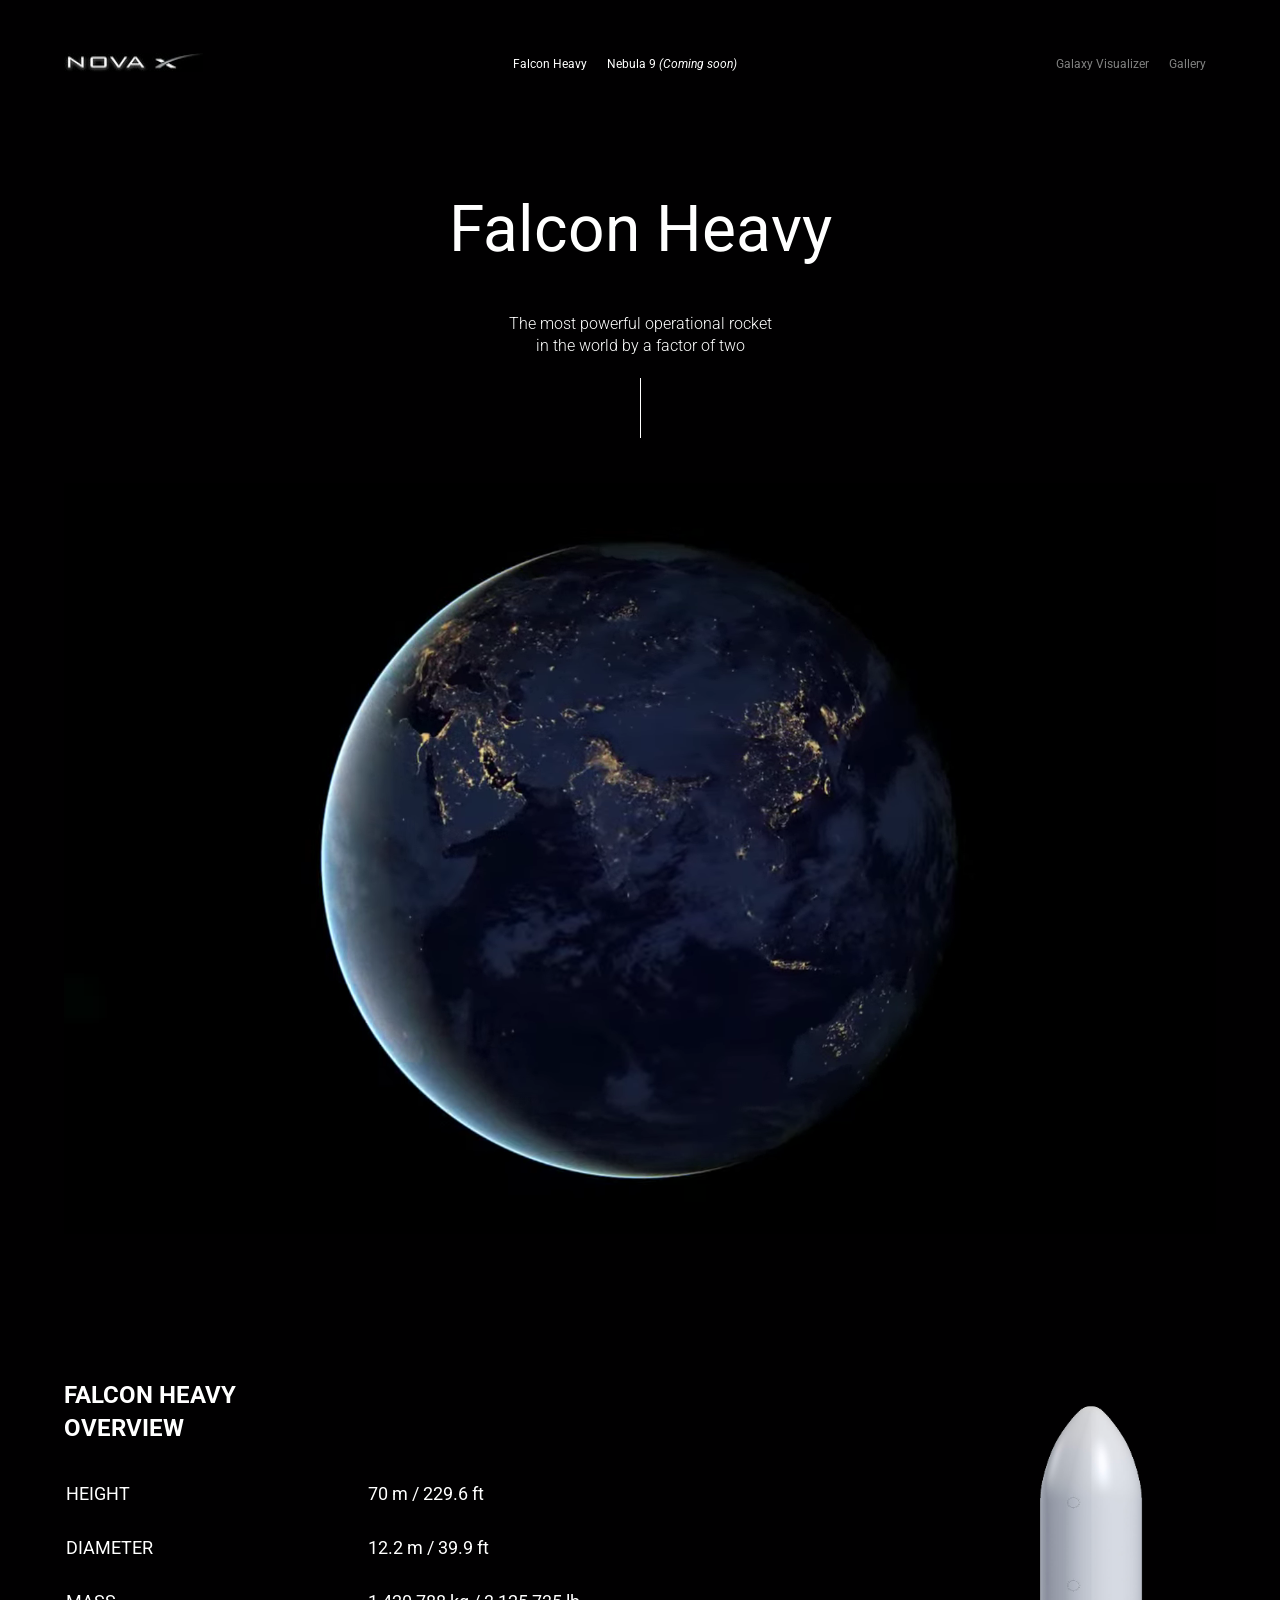
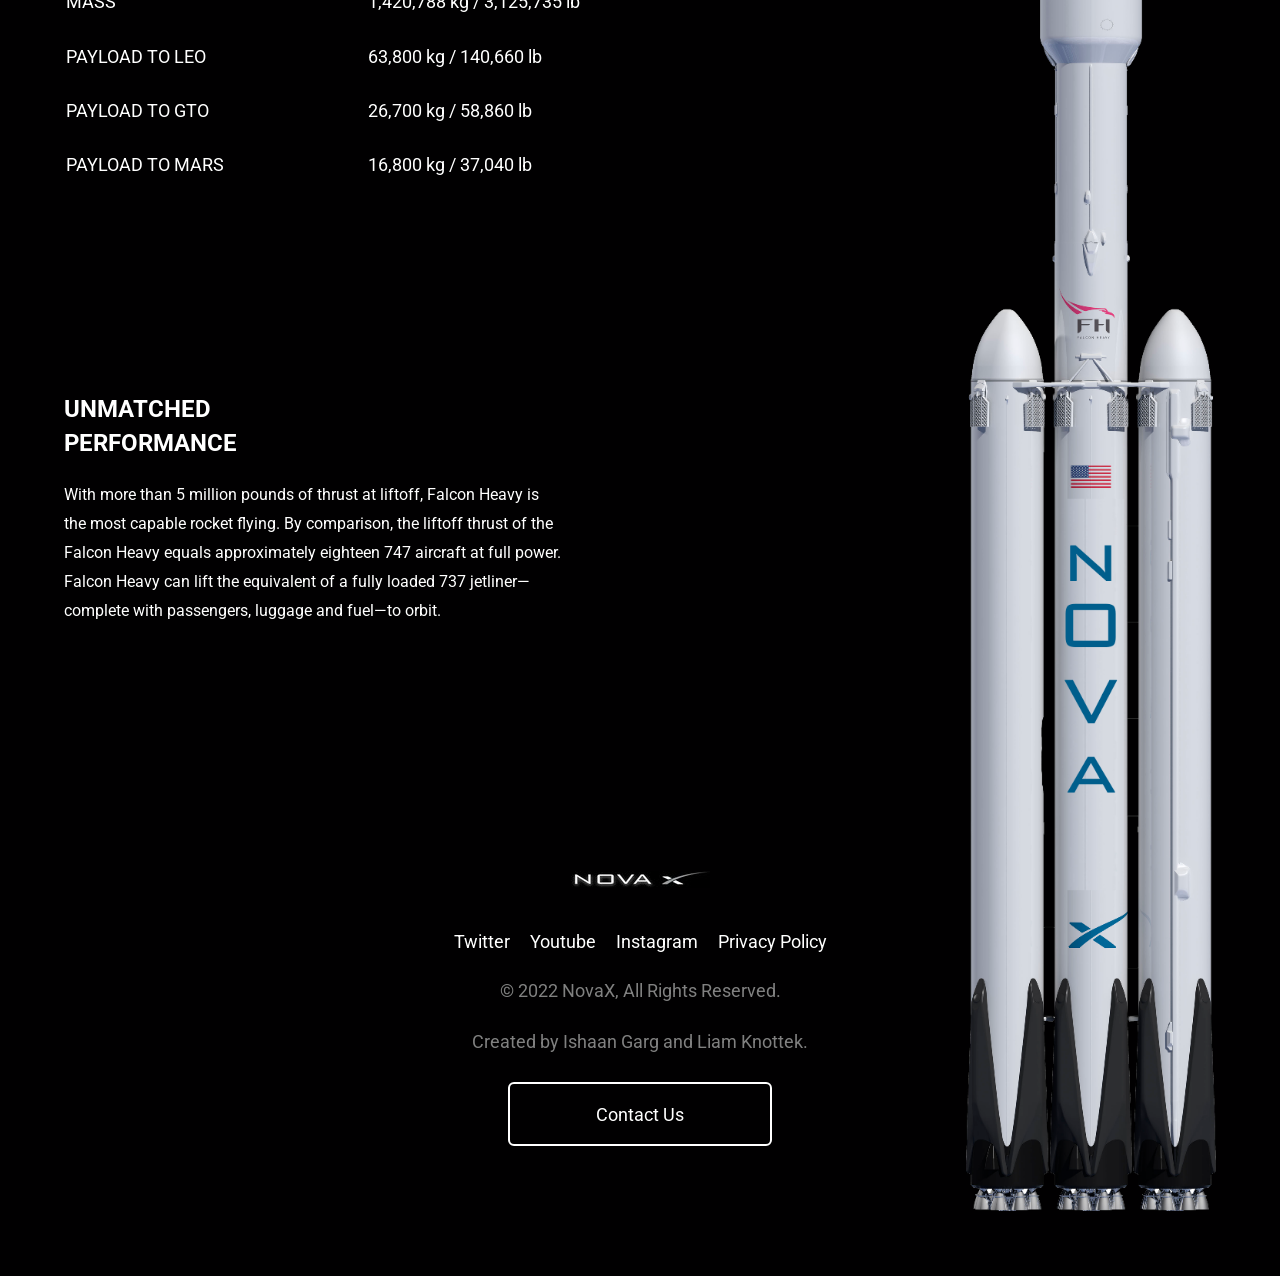
==== index.html @ fcfc20e9 "First commit" ====
<!DOCTYPE html>
<html lang="en">
  <head>
    <meta charset="UTF-8" />
    <meta name="viewport" content="width=device-width, initial-scale=1.0" />
    <link rel="stylesheet" href="css/style.css" />
    <link rel="stylesheet" href="css/vidbg.css" />
    <link rel="stylesheet" href="css/aos.css" />
    <link rel="icon" href="favicon.ico" type="image/x-icon" />
    <title>NovaX</title>
  </head>
  <body>
    <header class="header">
      <img src="/img/logo.jpeg" alt="Logo" class="logo" data-aos="fade-down" />
      <nav class="main-nav" data-aos="fade-down">
        <ul class="list">
          <li class="item"><a href="#" class="item-link">Falcon Heavy</a></li>
          <li class="item">
            <a href="#" class="item-link">Nebula 9 <i>(Coming soon)</i></a>
          </li>
        </ul>
      </nav>
      <nav class="second-nav" data-aos="fade-down">
        <ul class="list">
          <li class="item"><a target="_blank" href="/galaxy/index.html" class="item-link">Galaxy Visualizer</a></li>
          <li class="item"><a target="_blank" href="/gallery/index.html" class="item-link">Gallery</a></li>
        </ul>
      </nav>
    </header>

    <section class="main">
      <h1 class="title" data-aos="fade-up" data-aos-delay="600">
        Falcon Heavy
      </h1>
      <p class="description" data-aos="fade-up" data-aos-delay="1000">
        The most powerful operational rocket in the world by a factor of two
      </p>
    </section>
    <div class="video" data-aos="fade-up" data-aos-delay="1200"></div>

    <div class="features">
      <div class="overview">
        <h2 class="features-title" data-aos="fade-right">
          Falcon Heavy<br />Overview
        </h2>
      </div>
      <table class="table">
        <tr>
          <td class="table-column">HEIGHT</td>
          <td class="table-column">70 m / 229.6 ft</td>
        </tr>
        <tr>
          <td class="table-column">DIAMETER</td>
          <td class="table-column">12.2 m / 39.9 ft</td>
        </tr>
        <tr>
          <td class="table-column">MASS</td>
          <td class="table-column">1,420,788 kg / 3,125,735 lb</td>
        </tr>
        <tr>
          <td class="table-column">PAYLOAD TO LEO</td>
          <td class="table-column">63,800 kg / 140,660 lb</td>
        </tr>
        <tr>
          <td class="table-column">PAYLOAD TO GTO</td>
          <td class="table-column">26,700 kg / 58,860 lb</td>
        </tr>
        <tr>
          <td class="table-column">PAYLOAD TO MARS</td>
          <td class="table-column">16,800 kg / 37,040 lb</td>
        </tr>
      </table>

      <img
        src="/img/rocket.png"
        alt="rocket"
        class="rocket"
        data-rellax-speed="12"
      />
      <h2 class="features-title" data-aos="fade-up-right">
        UNMATCHED<br />PERFORMANCE
      </h2>
      <p class="features-text" data-aos="fade-up-right">
        With more than 5 million pounds of thrust at liftoff, Falcon Heavy is
        the most capable rocket flying. By comparison, the liftoff thrust of the
        Falcon Heavy equals approximately eighteen 747 aircraft at full power.
        Falcon Heavy can lift the equivalent of a fully loaded 737
        jetliner—complete with passengers, luggage and fuel—to orbit.
      </p>
    </div>

    <footer class="footer" data-aos="fade-up" data-aos-delay="500">
      <img src="/img/logo.jpeg" alt="Logo" class="logo" />
      <nav class="footer-nav">
        <ul class="list">
          <li class="item"><a href="#" class="item-link">Twitter</a></li>
          <li class="item"><a href="#" class="item-link">Youtube</a></li>
          <li class="item"><a href="#" class="item-link">Instagram</a></li>
          <li class="item"><a href="#" class="item-link">Privacy Policy</a></li>
        </ul>
      </nav>
      <p class="footer-text">© 2022 NovaX, All Rights Reserved.</p>
      <p class="footer-text">Created by Ishaan Garg and Liam Knottek.</p>
      <a href="mailto:ishaan@ishaantek.com" class="footer-button">Contact Us</a>
    </footer>

    <script src="js/vidbg.js"></script>
    <script src="js/rellax.min.js"></script>
    <script src="js/aos.js"></script>
    <script src="js/main.js"></script>
  </body>
</html>
---- css/style.css ----
@import url('https://fonts.googleapis.com/css2?family=Roboto:wght@400;700&display=swap');

body {
    background: #010001;
    margin: 0;
    padding-top: 53px;
    color: #fff;
    font-family: 'Roboto', sans-serif;
}

.header {
    max-width: 1230px;
    width: 90%;
    margin: 0 auto;
    display: flex;
    justify-content: space-between;
}

.list {
    margin: 0;
    padding: 0;
    display: flex;
    list-style: none;
}

.item-link {
    color: #FFFFFF;
    text-decoration: none;
    margin-left: 10px;
    margin-right: 10px;
    font-size: 12px;
    line-height: 14px;
}

.second-nav .item-link {
    color: #808080;
}

.main {
    padding-top: 120px;
    padding-bottom: 30px;
    text-align: center;
}

.main .title {
    font-family: Roboto;
    font-style: normal;
    font-weight: normal;
    font-size: 64px;
    line-height: 75px;
    margin-bottom: 30px;
    margin-top: 0;
}

.main .description {
    display: inline-block;
    font-family: Roboto;
    font-style: normal;
    font-weight: 300;
    font-size: 16px;
    line-height: 140%;
    max-width: 268px;
}

.main .description::after {
    /* position: absolute; */
    display: block;
    content: '';
    width: 1px;
    height: 60px;
    background-color: #fff;
    margin: auto;
    margin-top: 20px;
}

.video {
    width: 90%;
    margin: auto;
    max-width: 1230px;
    height: 750px;
}

.features {
    max-width: 1230px;
    width: 90%;
    margin: auto;
    padding: 100px 0;
    position: relative;
}

.features-title {
    font-weight: bold;
    font-size: 24px;
    line-height: 140%;
    text-transform: uppercase;
    margin-top: 45px;
}

.table {
    margin-bottom: 200px;
}

.table-column {
    width: 300px;
    padding: 10px 0;
    font-style: normal;
    font-weight: normal;
    font-size: 18px;
    line-height: 179.69%;
}

.features-text {
    max-width: 499px;
    font-style: normal;
    font-weight: normal;
    font-size: 16px;
    line-height: 29px;
}

.rocket {
    position: absolute;
    top: 100px;
    right: 0;
    z-index: 999;
    max-width: 250px;
    height: auto;
}

.footer {
    padding: 130px 0;
    display: flex;
    flex-direction: column;
    align-items: center;
}

.footer-nav .item-link {
    font-size: 18px;
    line-height: 21px;
}

.footer .logo {
    margin-bottom: 43px;
}

.footer .footer-nav {
    margin-bottom: 28px;
}

.footer .footer-text,
.footer .footer-link {
    font-size: 18px;
    line-height: 21px;
    color: #808080;
}

.footer .footer-text {
    margin-top: 0;
    margin-bottom: 30px;
}

.footer-link {
    text-decoration: none;
}


.footer .footer-button {
    min-height: 60px;
    min-width: 260px;
    border: 2px solid #FFFFFF;
    border-radius: 6px;
    font-size: 18px;
    line-height: 21px;
    color: #FFFFFF;
    text-decoration: none;
    display: flex;
    justify-content: center;
    align-items: center;
    transition: 0.2s;
}

.footer .footer-button:hover,
.footer .footer-button:active {
    color: #000;
    background-color: #fff;
}

@media(max-width: 960px) {
    .rocket {
        max-width: 200px;
    }

    .table-column {
        width: 200px;
    }
}

@media(max-width: 768px) {
    .header {
        flex-direction: column;
        align-items: center;
    }

    .header .logo {
        margin-bottom: 20px;
    }

    .header .main-nav {
        margin-bottom: 20px;
    }

    .rocket {
        max-width: 160px;
    }

    .video {
        width: 100%;
    }
}

@media(max-width: 576px) {
    .main {
        padding-top: 50px;
    }

    .rocket {
        position: static;
        margin-bottom: 30px;
    }

    .table {
        margin-bottom: 0;
    }

    .table-column {
        font-size: 14px;
        width: 150px;
    }

    .footer .footer-nav .list {
        flex-wrap: wrap;
        align-items: center;
        justify-content: center;
    }

    .footer .footer-nav .item {
        margin-bottom: 10px;
    }

    .footer {
        text-align: center;
    }

    .features {
        padding-bottom: 0;
    }

}
---- css/vidbg.css ----
.vidbg-container{position:absolute;z-index:-1;top:0;right:0;bottom:0;left:0;overflow:hidden;background-size:cover;background-repeat:no-repeat;background-position:center center}.vidbg-container video{position:absolute;margin:0;top:50%;left:50%;transform:translate(-50%, -50%);transition:0.25s opacity ease-in-out;max-width:none;opacity:0}.vidbg-overlay{position:absolute;top:0;right:0;bottom:0;left:0}
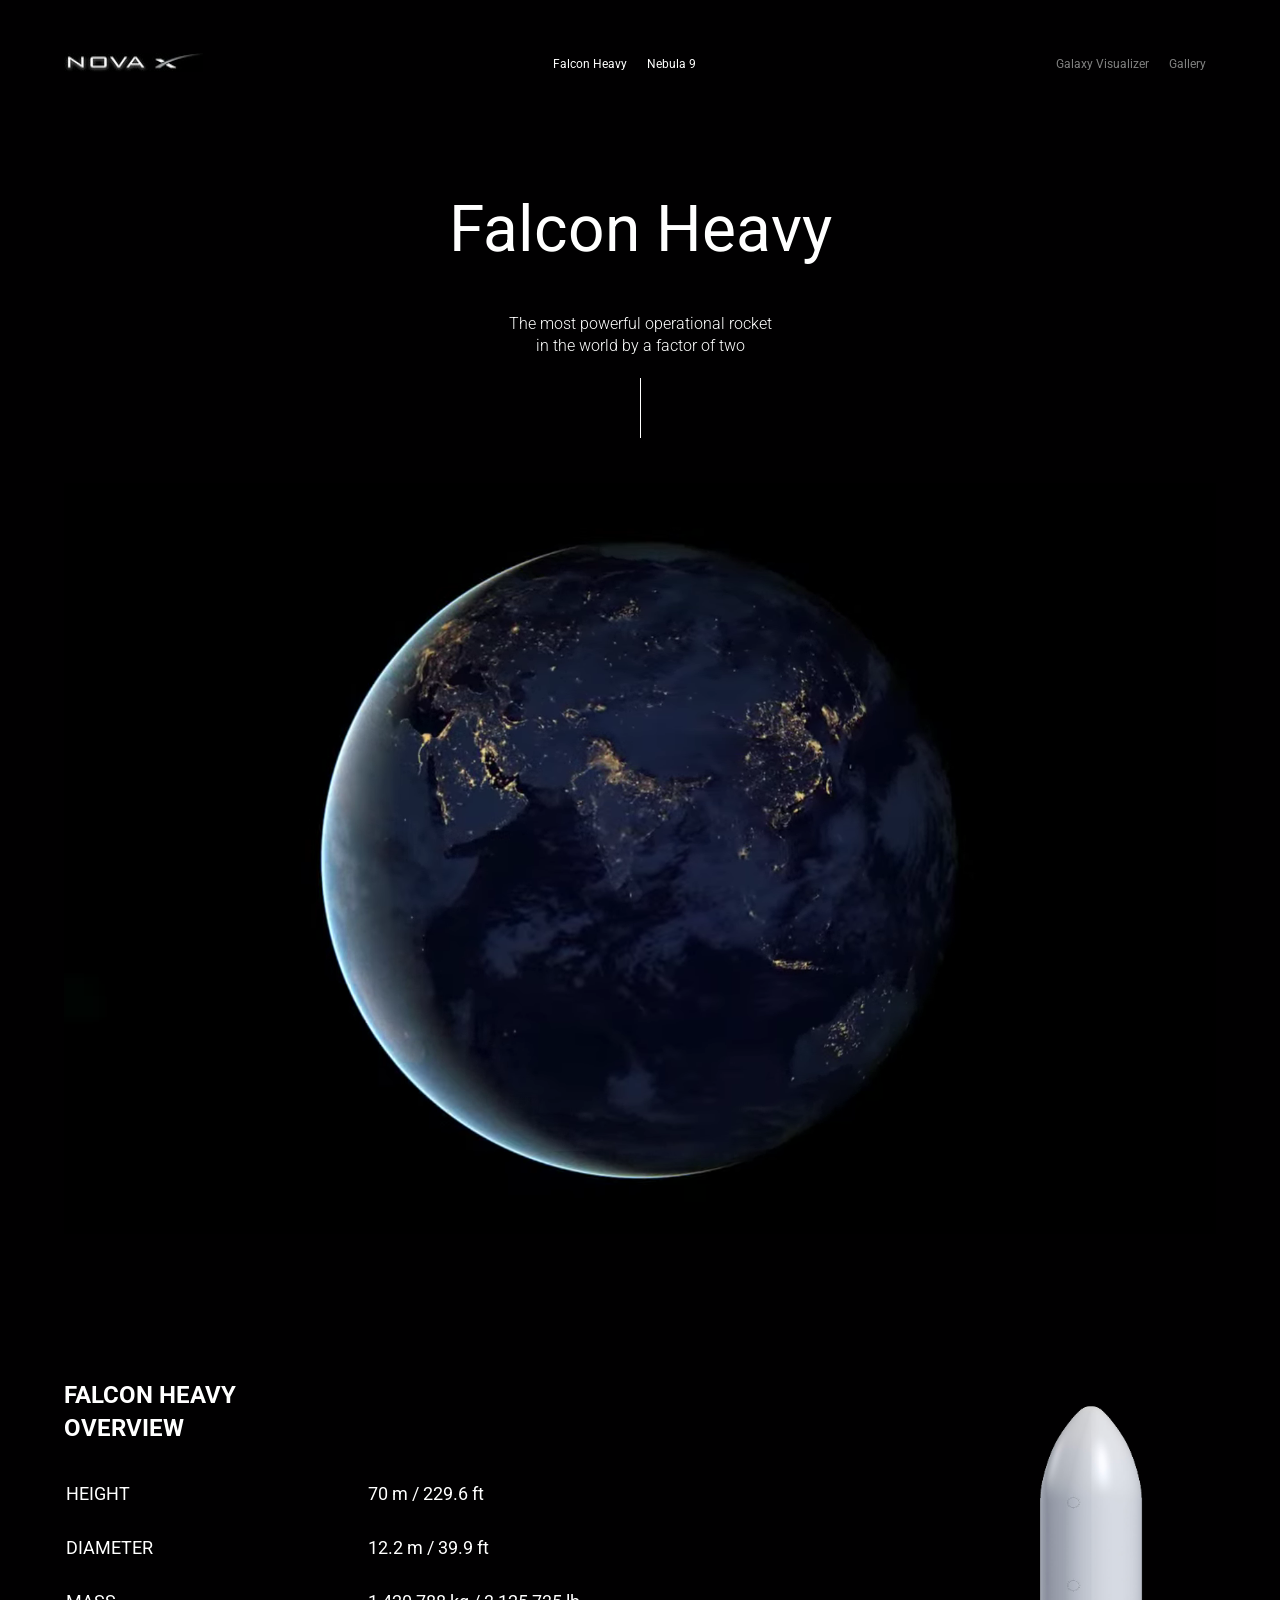
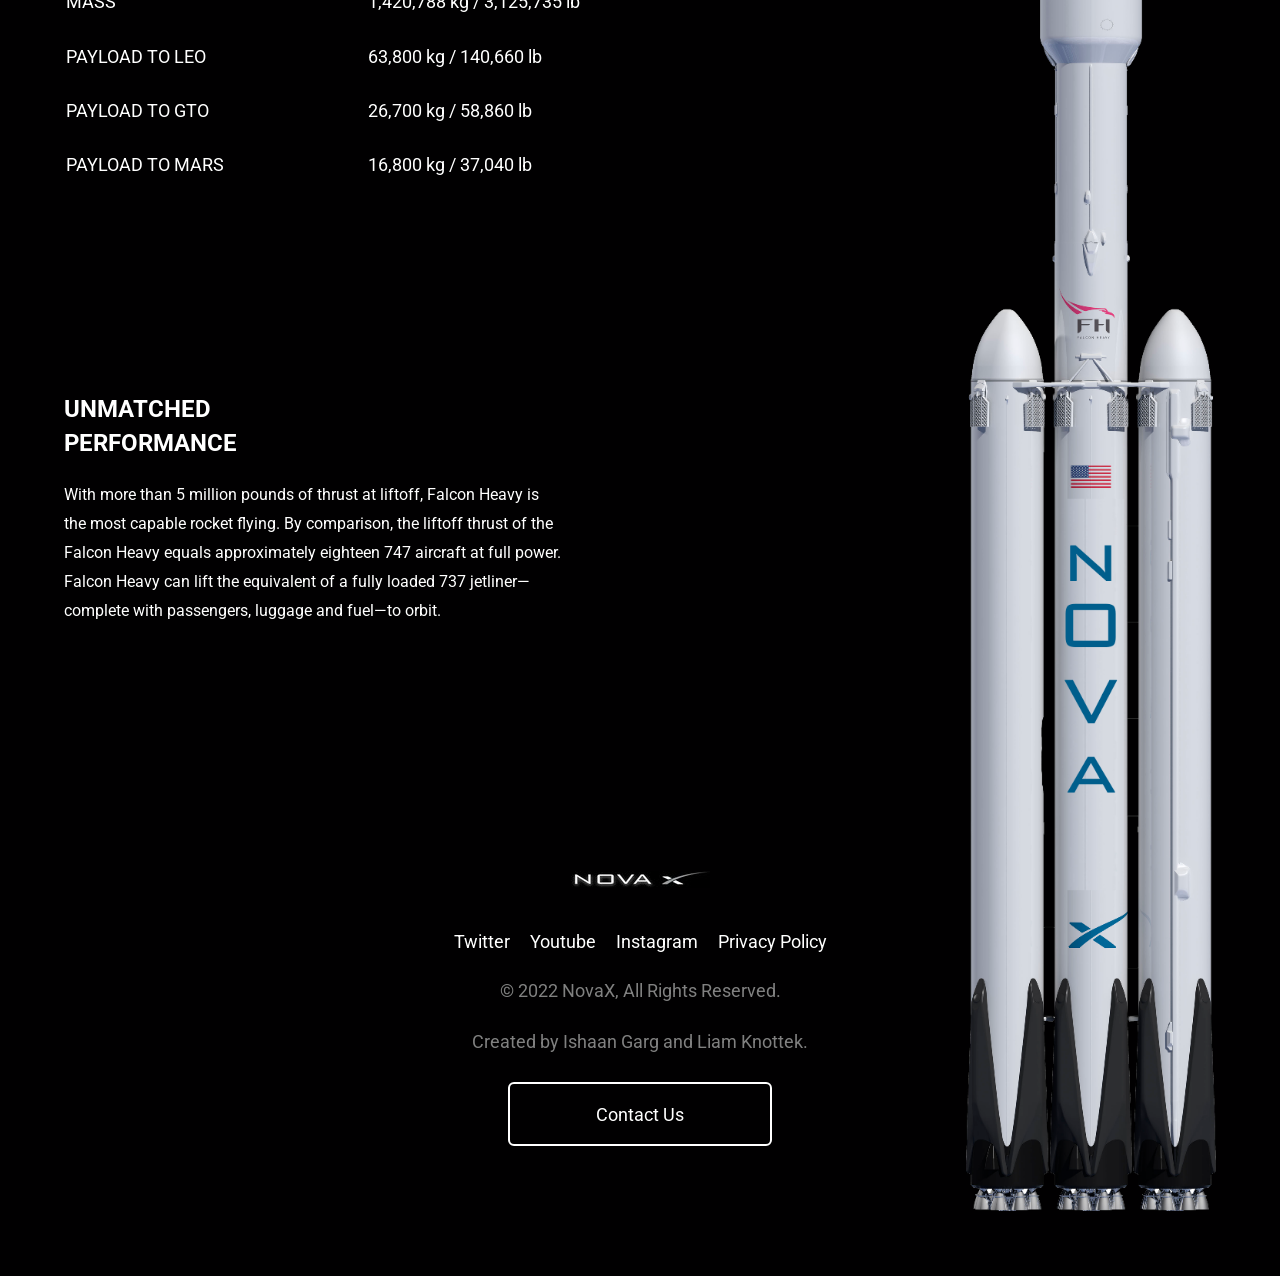
==== commit a7a0eed2: "Fixed navbar" ====
--- a/index.html
+++ b/index.html
@@ -16,7 +16,7 @@
         <ul class="list">
           <li class="item"><a href="#" class="item-link">Falcon Heavy</a></li>
           <li class="item">
-            <a href="#" class="item-link">Nebula 9 <i>(Coming soon)</i></a>
+            <a href="https://nebula.ishaantek.com/" class="item-link">Nebula 9 </a>
           </li>
         </ul>
       </nav>
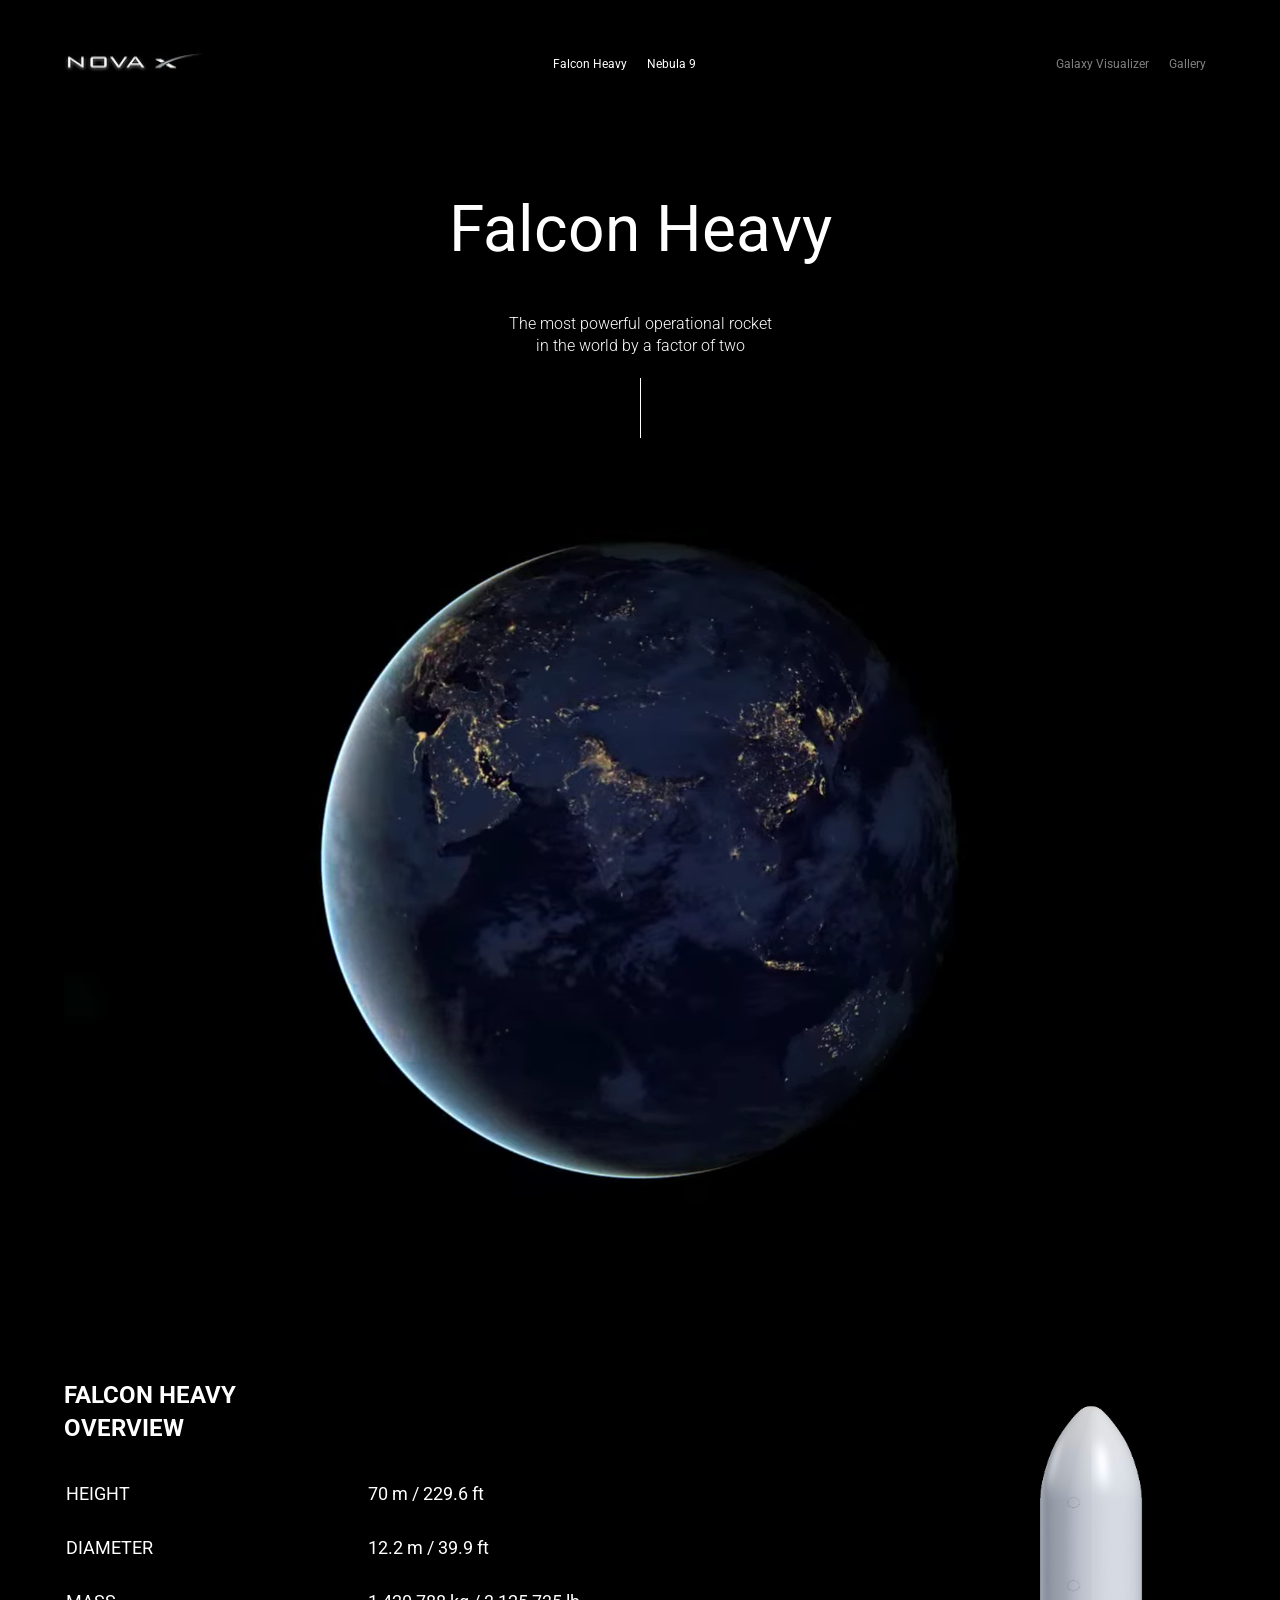
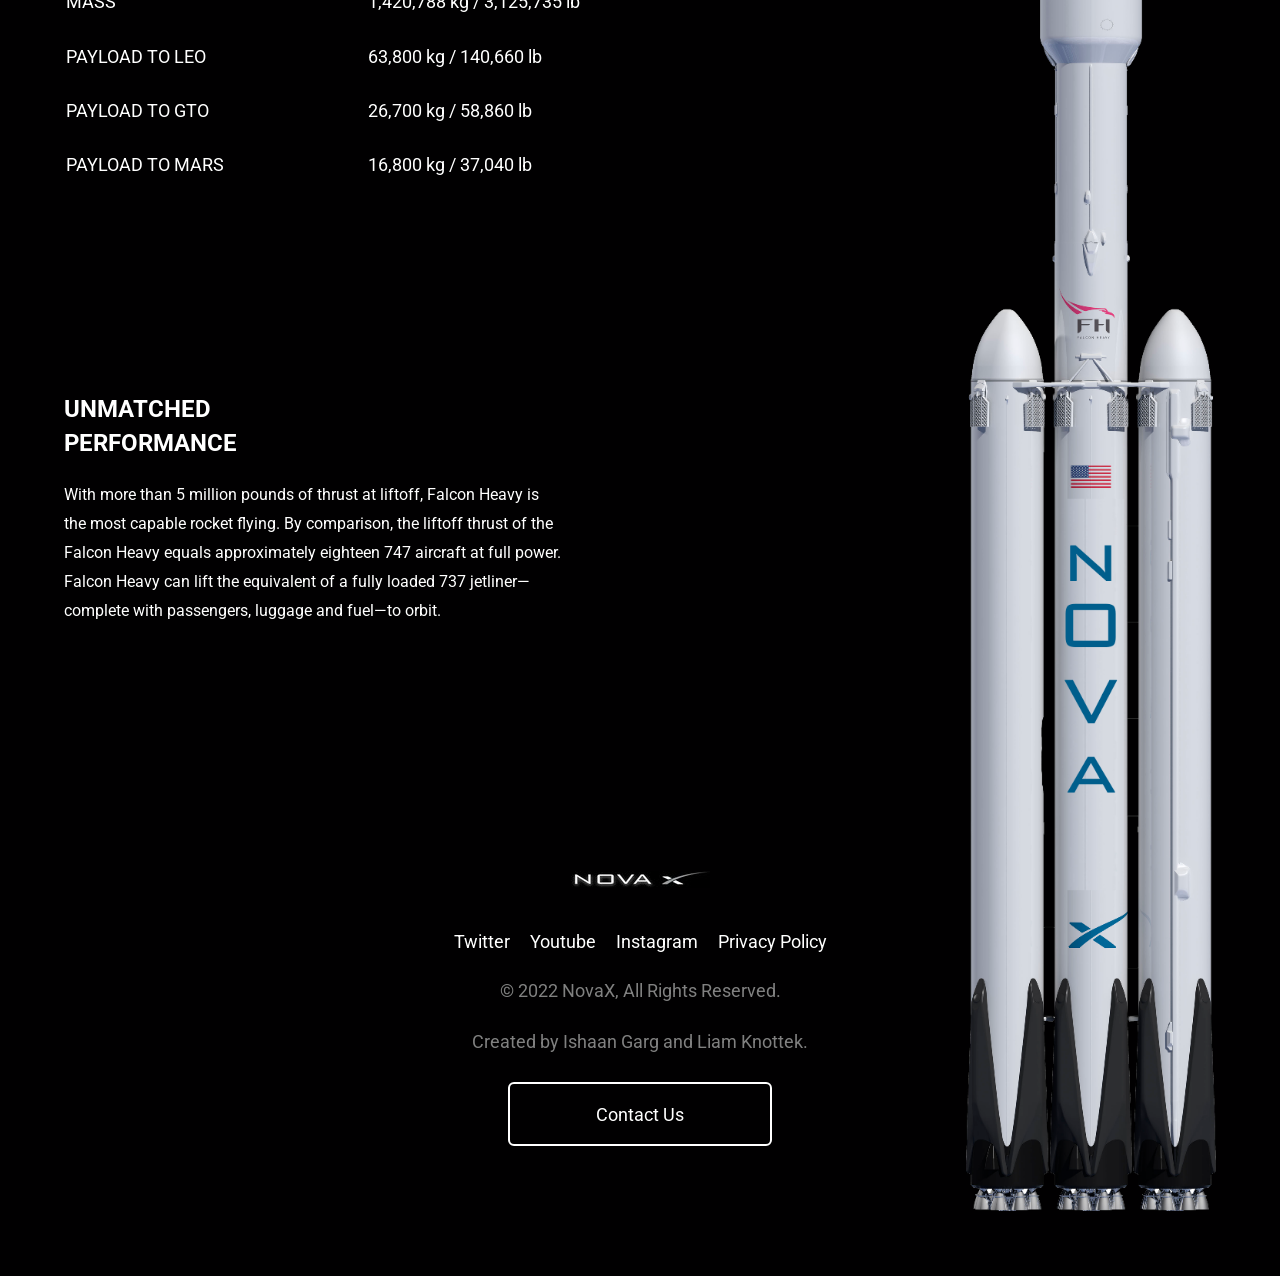
==== commit 2f9c2e7b: "Update index.html" ====
--- a/index.html
+++ b/index.html
@@ -16,7 +16,7 @@
         <ul class="list">
           <li class="item"><a href="#" class="item-link">Falcon Heavy</a></li>
           <li class="item">
-            <a href="https://nebula.ishaantek.com/" class="item-link">Nebula 9 </a>
+            <a href="https://nebula.ishaantek.com/" target="_blank" class="item-link">Nebula 9 </a>
           </li>
         </ul>
       </nav>
